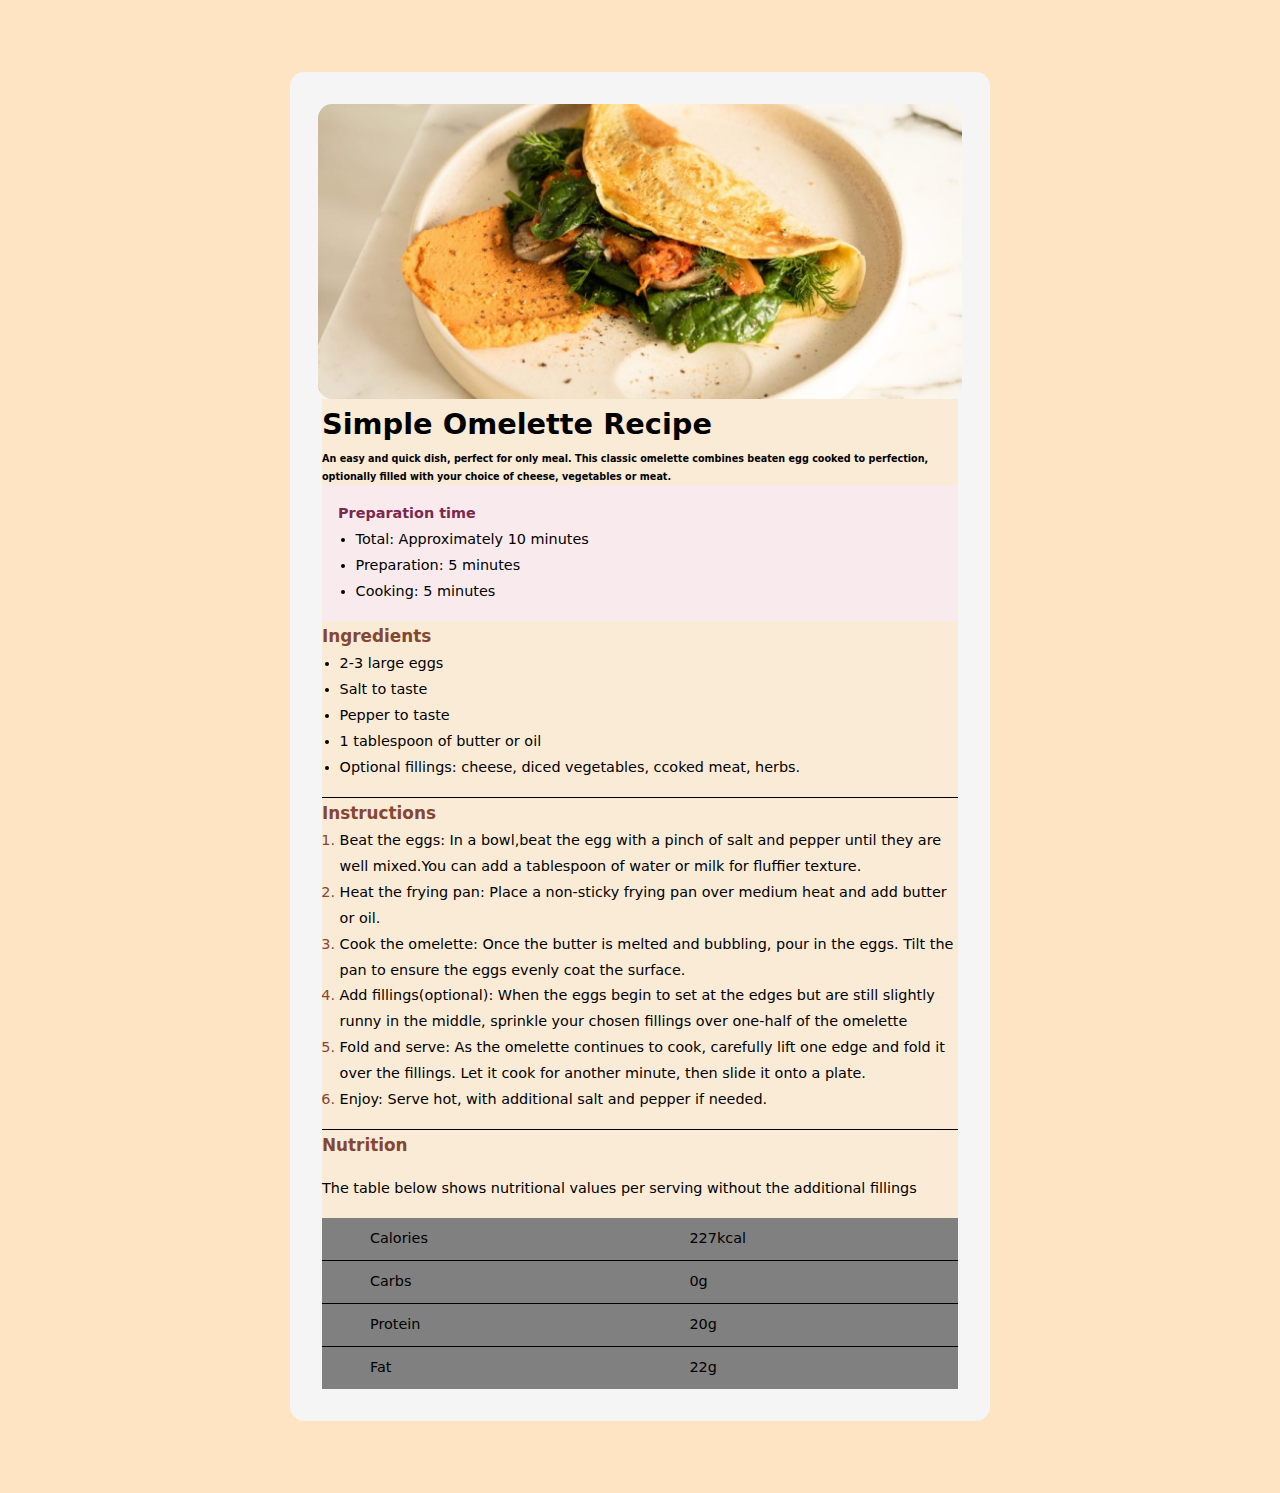
==== recipe-page.html @ 1f7b9b0b "Add files via upload" ====
<!DOCTYPE html>
<html>
<head>
    <meta charset="UTF-8" />
    <meta name="viewport" content="width=device-width" initial-scale="1.0">
    <title>Recipe page</title>
    <link rel="stylesheet" type="text/css" href="recipe-page.css">
</head>
<body>
    <main>
        <div class="image"><img src="image-omelette.jpeg"></div>
        <div class="textplace">
            <h1>Simple Omelette Recipe</h1>
            <h6>An easy and quick dish, perfect for only meal. This classic omelette combines beaten egg
                cooked to perfection, optionally filled with your choice of cheese, vegetables or meat.
            </h6>
            <div class="preparationtime">
                <h4>Preparation time</h4>
                <ul>
                    <li>Total: Approximately 10 minutes</li>
                    <li>Preparation: 5 minutes</li>
                    <li>Cooking: 5 minutes</li>
                </ul>
            </div>
            <div class="Ingredients under">
                <h3 class="brisque">Ingredients</h3>
                <ul>
                    <li>2-3 large eggs</li>
                    <li>Salt to taste</li>
                    <li>Pepper to taste</li>
                    <li>1 tablespoon of butter or oil</li>
                    <li>Optional fillings: cheese, diced vegetables, ccoked meat, herbs.</li>
                </ul>
                
            </div>
            <div class="Instructions under">
                <h3 class="brisque">Instructions</h3>
                <ol>
                    <li>Beat the eggs: In a bowl,beat the egg with a pinch of salt and pepper until they are
                        well mixed.You can add a tablespoon of water or milk for fluffier texture.</li>
                    <li>Heat the frying pan: Place a non-sticky frying pan over medium heat and add butter 
                        or oil.</li>
                    <li>Cook the omelette: Once the butter is melted and bubbling, pour in the eggs. Tilt
                        the pan to ensure the eggs evenly coat the surface.</li>
                    <li>Add fillings(optional): When the eggs begin to set at the edges but are still slightly
                        runny in the middle, sprinkle your chosen fillings over one-half of the omelette</li>
                    <li>Fold and serve: As the omelette continues to cook, carefully lift one edge and fold it
                        over the fillings. Let it cook for another minute, then slide it onto a plate.</li>
                    <li>Enjoy: Serve hot, with additional salt and pepper if needed.</li>
                </ol>
            </div>
            <div>
                <h3 class="brisque">Nutrition</h3>
                <table>
                    <caption>The table below shows nutritional values per serving without the additional fillings</caption>
                    <tr>
                        <td>Calories</td>
                        <td>227kcal</td>
                    </tr>
                    <tr>
                        <td>Carbs</td>
                        <td>0g</td>
                    </tr>
                    <tr>
                        <td>Protein</td>
                        <td>20g</td>
                    </tr>
                    <tr>
                        <td>Fat</td>
                        <td>22g</td>
                    </tr>
                </table>
            </div>
        </div>
    </main>
</body>
</html>
---- recipe-page.css ----
*{
    box-sizing: border-box;
    margin: 0;
    padding: 0;
}
body{
    background-color: bisque;
    font-family: system-ui, -apple-system, BlinkMacSystemFont, 'Segoe UI', Roboto, Oxygen, Ubuntu, Cantarell, 'Open Sans', 'Helvetica Neue', sans-serif;
    font-size: 0.9rem;
    line-height: 1.8;
}
table{
    width: 100%;
    background-color: grey;
    border-collapse: collapse;
}
caption{
    margin-left: 0;
    text-align: left;
    padding-block:1rem ;
}
td, th{
    padding: 0.5rem;
    padding-inline: 3rem;
    text-align: left;
}
tr:not(:last-child){
    border-bottom:1px solid black;
}
img{
    max-width: 92%;
    display: block;
    margin-inline: auto;
    border-radius: 1em;

}
main{
    max-width: 700px;
    margin-block: 5em;
    background-color: whitesmoke;
    margin-inline: auto;
    border-radius: 1em;
    padding-block: 2rem;
}
.textplace{
    margin-inline: 2rem;
    background-color: antiquewhite;
}
.preparationtime{
    background-color: rgb(249, 235, 237);
    padding: 1rem;
}
.preparationtime h4{
    color: hsl(332, 51%, 32%);
}
ul, ol{
    margin: 0;
}
li{
    margin-left: 1.1rem;
}
.under{
    display: block;
    padding-bottom: 1rem;
    border-bottom: 1px solid black;
}
.brisque{
    color: hsl(14, 45%, 36%);
}
ol li::marker, ul::marker{
    color: hsl(14, 45%, 36%);
}
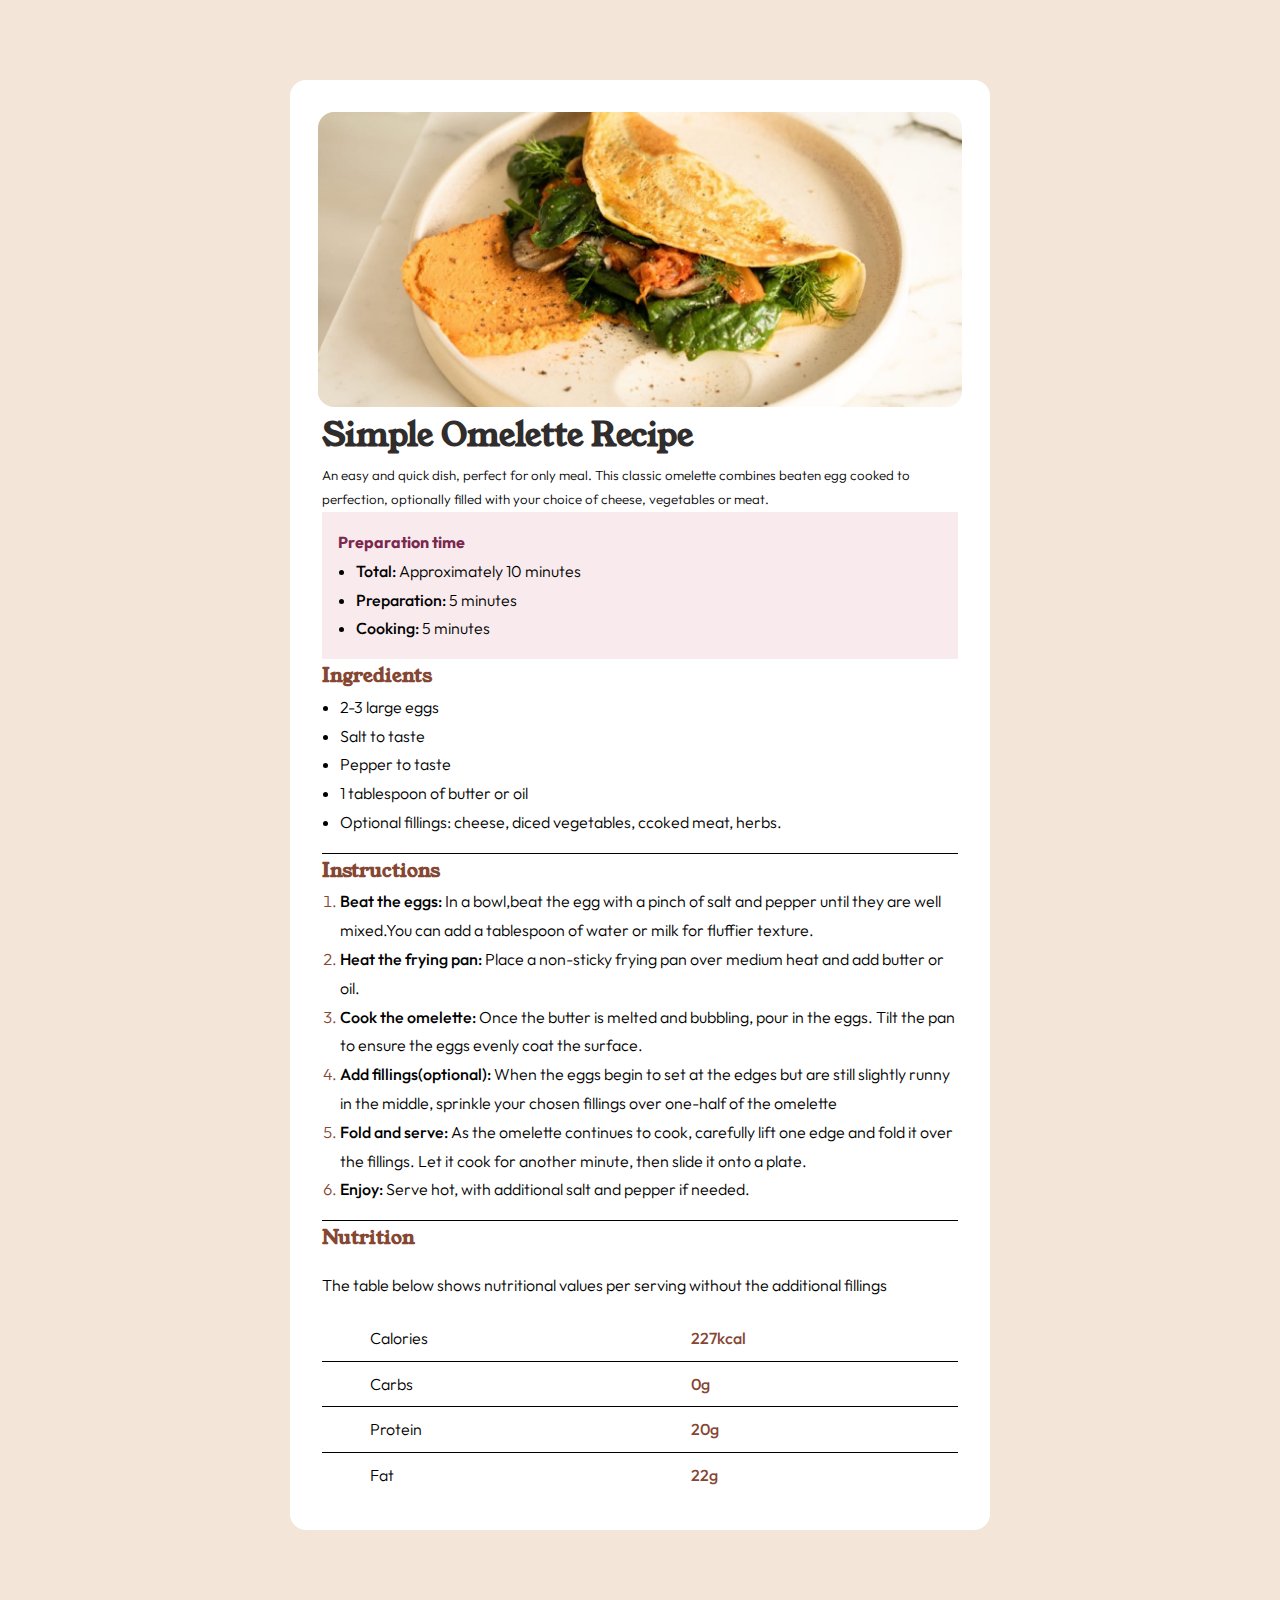
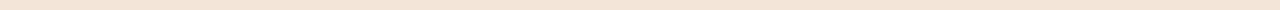
==== commit e6f1a4dc: "Add files via upload" ====
--- a/recipe-page.html
+++ b/recipe-page.html
@@ -8,22 +8,22 @@
 </head>
 <body>
     <main>
-        <div class="image"><img src="image-omelette.jpeg"></div>
-        <div class="textplace">
-            <h1>Simple Omelette Recipe</h1>
-            <h6>An easy and quick dish, perfect for only meal. This classic omelette combines beaten egg
+        <div class="recipe-page_image"><img src="image-omelette.jpeg"></div>
+        <div class="recipe-page_text">
+            <h1 class="simple_omelette_recipe-heading">Simple Omelette Recipe</h1>
+            <h5 class="text_under_simple_omelette_recipe">An easy and quick dish, perfect for only meal. This classic omelette combines beaten egg
                 cooked to perfection, optionally filled with your choice of cheese, vegetables or meat.
-            </h6>
+            </h5>
             <div class="preparationtime">
-                <h4>Preparation time</h4>
+                <h4 class="heading">Preparation time</h4>
                 <ul>
-                    <li>Total: Approximately 10 minutes</li>
-                    <li>Preparation: 5 minutes</li>
-                    <li>Cooking: 5 minutes</li>
+                    <li><span>Total: </span>Approximately 10 minutes</li>
+                    <li><span>Preparation: </span> 5 minutes</li>
+                    <li><span>Cooking: </span> 5 minutes</li>
                 </ul>
             </div>
-            <div class="Ingredients under">
-                <h3 class="brisque">Ingredients</h3>
+            <section>
+                <h3 class="subheading">Ingredients</h3>
                 <ul>
                     <li>2-3 large eggs</li>
                     <li>Salt to taste</li>
@@ -32,42 +32,42 @@
                     <li>Optional fillings: cheese, diced vegetables, ccoked meat, herbs.</li>
                 </ul>
                 
-            </div>
-            <div class="Instructions under">
-                <h3 class="brisque">Instructions</h3>
+            </section>
+            <section>
+                <h3 class="subheading">Instructions</h3>
                 <ol>
-                    <li>Beat the eggs: In a bowl,beat the egg with a pinch of salt and pepper until they are
+                    <li><span>Beat the eggs: </span>In a bowl,beat the egg with a pinch of salt and pepper until they are
                         well mixed.You can add a tablespoon of water or milk for fluffier texture.</li>
-                    <li>Heat the frying pan: Place a non-sticky frying pan over medium heat and add butter 
+                    <li><span>Heat the frying pan: </span>Place a non-sticky frying pan over medium heat and add butter 
                         or oil.</li>
-                    <li>Cook the omelette: Once the butter is melted and bubbling, pour in the eggs. Tilt
+                    <li><span>Cook the omelette: </span>Once the butter is melted and bubbling, pour in the eggs. Tilt
                         the pan to ensure the eggs evenly coat the surface.</li>
-                    <li>Add fillings(optional): When the eggs begin to set at the edges but are still slightly
+                    <li><span>Add fillings(optional): </span>When the eggs begin to set at the edges but are still slightly
                         runny in the middle, sprinkle your chosen fillings over one-half of the omelette</li>
-                    <li>Fold and serve: As the omelette continues to cook, carefully lift one edge and fold it
+                    <li><span>Fold and serve: </span>As the omelette continues to cook, carefully lift one edge and fold it
                         over the fillings. Let it cook for another minute, then slide it onto a plate.</li>
-                    <li>Enjoy: Serve hot, with additional salt and pepper if needed.</li>
+                    <li><span>Enjoy: </span>Serve hot, with additional salt and pepper if needed.</li>
                 </ol>
-            </div>
+            </section>
             <div>
-                <h3 class="brisque">Nutrition</h3>
+                <h3 class="subheading">Nutrition</h3>
                 <table>
                     <caption>The table below shows nutritional values per serving without the additional fillings</caption>
                     <tr>
                         <td>Calories</td>
-                        <td>227kcal</td>
+                        <td class="number">227kcal</td>
                     </tr>
                     <tr>
                         <td>Carbs</td>
-                        <td>0g</td>
+                        <td class="number">0g</td>
                     </tr>
                     <tr>
                         <td>Protein</td>
-                        <td>20g</td>
+                        <td class="number">20g</td>
                     </tr>
                     <tr>
                         <td>Fat</td>
-                        <td>22g</td>
+                        <td class="number">22g</td>
                     </tr>
                 </table>
             </div>
--- a/recipe-page.css
+++ b/recipe-page.css
@@ -4,17 +4,16 @@
     padding: 0;
 }
 body{
-    background-color: bisque;
-    font-family: system-ui, -apple-system, BlinkMacSystemFont, 'Segoe UI', Roboto, Oxygen, Ubuntu, Cantarell, 'Open Sans', 'Helvetica Neue', sans-serif;
-    font-size: 0.9rem;
+    background-color: hsl(30, 54%, 90%);
+    font-family: outfit;
     line-height: 1.8;
+    font-weight: 300;
 }
 table{
     width: 100%;
-    background-color: grey;
     border-collapse: collapse;
 }
-caption{
+table caption{
     margin-left: 0;
     text-align: left;
     padding-block:1rem ;
@@ -37,20 +36,20 @@
 main{
     max-width: 700px;
     margin-block: 5em;
-    background-color: whitesmoke;
+    background-color: white;
     margin-inline: auto;
     border-radius: 1em;
     padding-block: 2rem;
 }
-.textplace{
+.recipe-page_text{
     margin-inline: 2rem;
-    background-color: antiquewhite;
+    background-color: white;
 }
-.preparationtime{
+.recipe-page_text .preparationtime{
     background-color: rgb(249, 235, 237);
     padding: 1rem;
 }
-.preparationtime h4{
+.recipe-page_text .preparationtime .heading{
     color: hsl(332, 51%, 32%);
 }
 ul, ol{
@@ -59,14 +58,39 @@
 li{
     margin-left: 1.1rem;
 }
-.under{
+.recipe-page_text section{
     display: block;
     padding-bottom: 1rem;
     border-bottom: 1px solid black;
 }
-.brisque{
+ol li::marker, ul::marker{
     color: hsl(14, 45%, 36%);
 }
-ol li::marker, ul::marker{
+@font-face {
+    font-family: outfit;
+    src: url(outfit-thin.ttf);
+}
+@font-face {
+    font-family: youngserif;
+    src: url(YoungSerif-Regular.ttf);
+}
+.recipe-page_text .subheading{
     color: hsl(14, 45%, 36%);
+    font-family: youngserif;
+}
+.simple_omelette_recipe-heading{
+    color: hsl(24, 5%, 18%);
+    font-family: youngserif;
+}
+
+.text_under_simple_omelette_recipe{
+    font-family: outfit;
+    font-weight: 300;
+}
+span{
+    font-weight: 500;
+}
+.number{
+    color: hsl(14, 45%, 36%);
+    font-weight: 500;
 }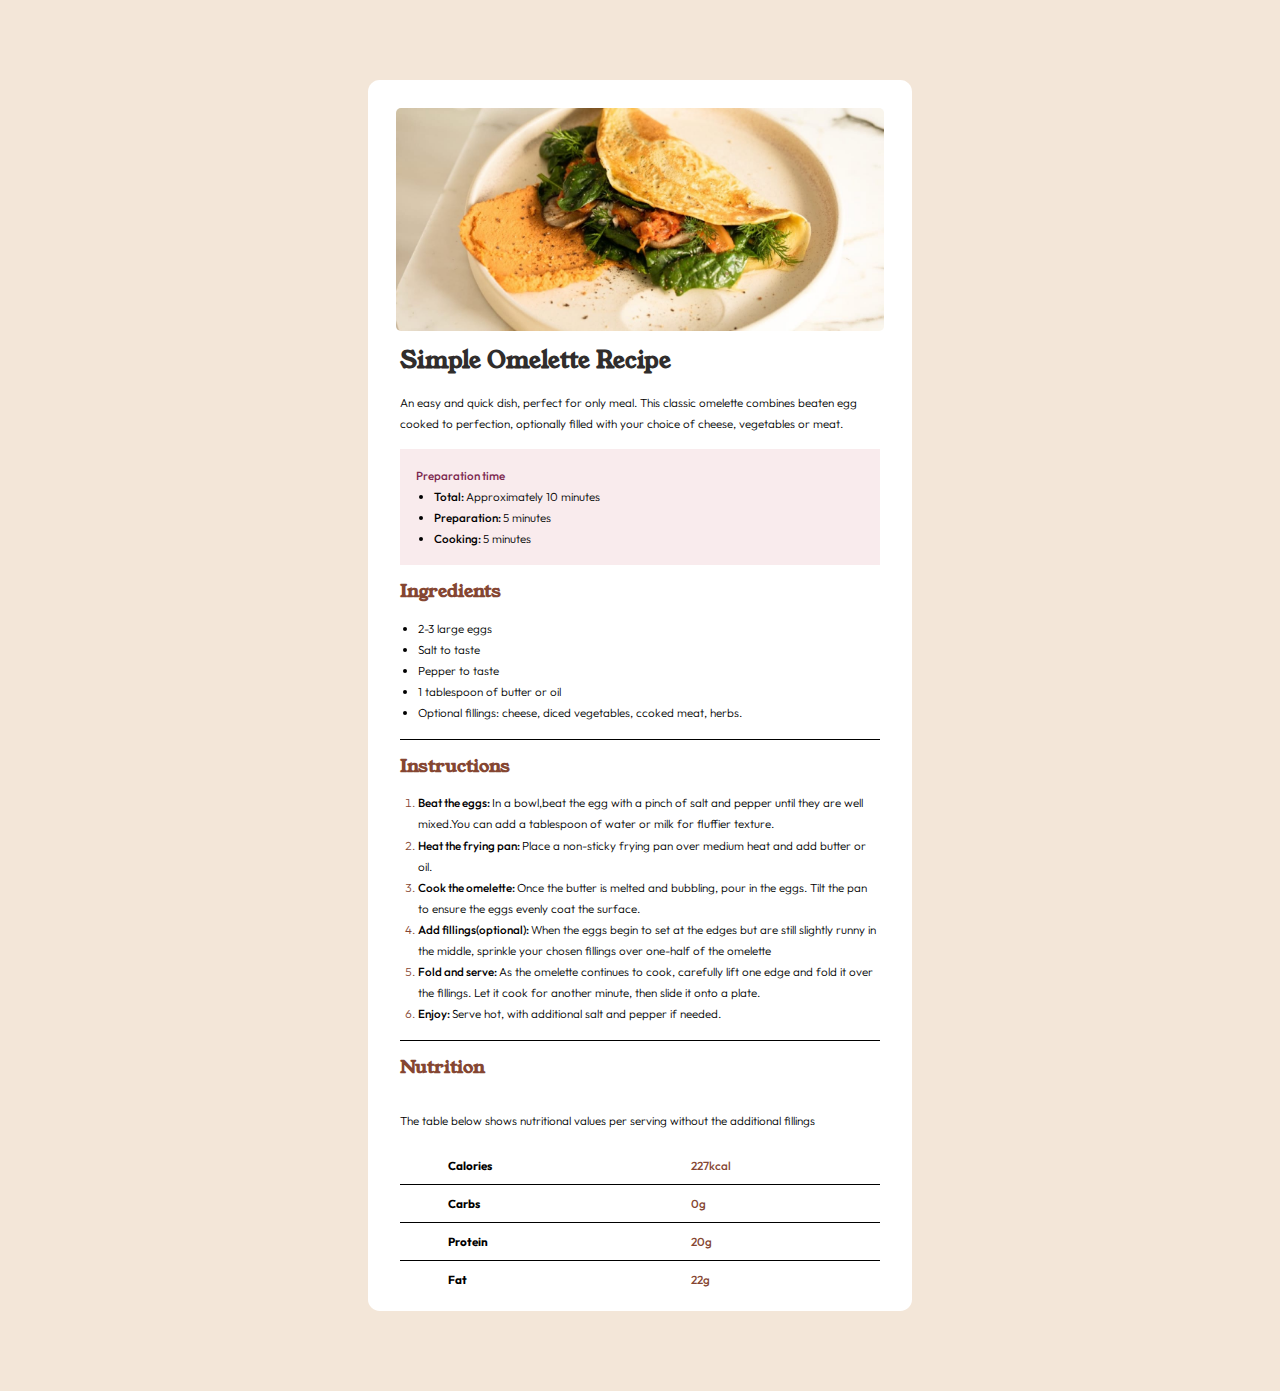
==== commit f3eabe0d: "Add files via upload" ====
--- a/recipe-page.html
+++ b/recipe-page.html
@@ -1,5 +1,5 @@
 <!DOCTYPE html>
-<html>
+<html lang="">
 <head>
     <meta charset="UTF-8" />
     <meta name="viewport" content="width=device-width" initial-scale="1.0">
@@ -8,14 +8,15 @@
 </head>
 <body>
     <main>
-        <div class="recipe-page_image"><img src="image-omelette.jpeg"></div>
+        <div class="recipe-page_container">
+            <div class="recipe-page_image"><img src="image-omelette.jpeg" alt="fried flour with veggies at center"></div>
         <div class="recipe-page_text">
             <h1 class="simple_omelette_recipe-heading">Simple Omelette Recipe</h1>
-            <h5 class="text_under_simple_omelette_recipe">An easy and quick dish, perfect for only meal. This classic omelette combines beaten egg
+            <p class="text_under_simple_omelette_recipe">An easy and quick dish, perfect for only meal. This classic omelette combines beaten egg
                 cooked to perfection, optionally filled with your choice of cheese, vegetables or meat.
-            </h5>
+            </p>
             <div class="preparationtime">
-                <h4 class="heading">Preparation time</h4>
+                <p class="heading">Preparation time</p>
                 <ul>
                     <li><span>Total: </span>Approximately 10 minutes</li>
                     <li><span>Preparation: </span> 5 minutes</li>
@@ -23,7 +24,7 @@
                 </ul>
             </div>
             <section>
-                <h3 class="subheading">Ingredients</h3>
+                <h2 class="subheading">Ingredients</h2>
                 <ul>
                     <li>2-3 large eggs</li>
                     <li>Salt to taste</li>
@@ -34,7 +35,7 @@
                 
             </section>
             <section>
-                <h3 class="subheading">Instructions</h3>
+                <h2 class="subheading">Instructions</h2>
                 <ol>
                     <li><span>Beat the eggs: </span>In a bowl,beat the egg with a pinch of salt and pepper until they are
                         well mixed.You can add a tablespoon of water or milk for fluffier texture.</li>
@@ -50,28 +51,29 @@
                 </ol>
             </section>
             <div>
-                <h3 class="subheading">Nutrition</h3>
+                <h2 class="subheading">Nutrition</h2>
                 <table>
                     <caption>The table below shows nutritional values per serving without the additional fillings</caption>
                     <tr>
-                        <td>Calories</td>
+                        <th scope="row">Calories</th>
                         <td class="number">227kcal</td>
                     </tr>
                     <tr>
-                        <td>Carbs</td>
+                        <th scope="row">Carbs</th>
                         <td class="number">0g</td>
                     </tr>
                     <tr>
-                        <td>Protein</td>
+                        <th scope="row">Protein</th>
                         <td class="number">20g</td>
                     </tr>
                     <tr>
-                        <td>Fat</td>
+                        <th scope="row">Fat</th>
                         <td class="number">22g</td>
                     </tr>
                 </table>
             </div>
         </div>
+        </div>
     </main>
 </body>
 </html>--- a/recipe-page.css
+++ b/recipe-page.css
@@ -1,7 +1,87 @@
+/* Box sizing rules */
+*,
+*::before,
+*::after {
+  box-sizing: border-box;
+}
 *{
-    box-sizing: border-box;
     margin: 0;
     padding: 0;
+}
+
+/* Prevent font size inflation */
+html {
+  -moz-text-size-adjust: none;
+  -webkit-text-size-adjust: none;
+  text-size-adjust: none;
+}
+
+/* Remove default margin in favour of better control in authored CSS */
+body, h1, h2, h3, h4, p,
+figure, blockquote, dl, dd {
+  margin-block-end: 0;
+}
+
+/* Remove list styles on ul, ol elements with a list role, which suggests default styling will be removed */
+ul[role='list'],
+ol[role='list'] {
+  list-style: none;
+}
+
+/* Set core body defaults */
+body {
+  min-height: 100vh;
+  line-height: 1.6;
+}
+
+/* Set shorter line heights on headings and interactive elements */
+h1, h2, h3, h4,
+button, input, label {
+  line-height: 1.3;
+}
+
+/* Balance text wrapping on headings */
+h1, h2,
+h3, h4 {
+  text-wrap: balance;
+}
+
+/* A elements that don't have a class get default styles */
+a:not([class]) {
+  text-decoration-skip-ink: auto;
+  color: currentColor;
+}
+
+/* Make images easier to work with */
+img,
+picture {
+  max-width: 100%;
+  display: block;
+}
+
+/* Inherit fonts for inputs and buttons */
+input, button,
+textarea, select {
+  font: inherit;
+}
+
+/* Make sure textareas without a rows attribute are not tiny */
+textarea:not([rows]) {
+  min-height: 10em;
+}
+
+/* Anything that has been anchored to should have extra scroll margin */
+:target {
+  scroll-margin-block: 5ex;
+}
+
+@font-face {
+    font-family: outfit;
+    src: url(outfit-thin.ttf);
+}
+@font-face {
+    font-family: youngserif;
+    src: url(YoungSerif-Regular.ttf);
 }
 body{
     background-color: hsl(30, 54%, 90%);
@@ -27,19 +107,22 @@
     border-bottom:1px solid black;
 }
 img{
-    max-width: 92%;
-    display: block;
-    margin-inline: auto;
-    border-radius: 1em;
-
+    border-radius: 5px;
+}
+.recipe-page_image{
+    padding-inline: 1.78rem;
+    padding-block-start: 1.78rem;
+    border-radius: 5px;
+    overflow: hidden;
 }
 main{
-    max-width: 700px;
-    margin-block: 5em;
+    max-width: 34rem;
+    margin-block: 5rem;
     background-color: white;
     margin-inline: auto;
     border-radius: 1em;
-    padding-block: 2rem;
+    font-size: 0.73rem;
+    padding-bottom: 13px;
 }
 .recipe-page_text{
     margin-inline: 2rem;
@@ -51,6 +134,10 @@
 }
 .recipe-page_text .preparationtime .heading{
     color: hsl(332, 51%, 32%);
+    font-weight: 500;
+}
+p.text_under_simple_omelette_recipe{
+    margin-bottom: 15px;
 }
 ul, ol{
     margin: 0;
@@ -66,14 +153,7 @@
 ol li::marker, ul::marker{
     color: hsl(14, 45%, 36%);
 }
-@font-face {
-    font-family: outfit;
-    src: url(outfit-thin.ttf);
-}
-@font-face {
-    font-family: youngserif;
-    src: url(YoungSerif-Regular.ttf);
-}
+
 .recipe-page_text .subheading{
     color: hsl(14, 45%, 36%);
     font-family: youngserif;
@@ -82,9 +162,11 @@
     color: hsl(24, 5%, 18%);
     font-family: youngserif;
 }
-
+h1,h2,h3,h4,h5,h6{
+    margin-block: 15px;
+}
 .text_under_simple_omelette_recipe{
-    font-family: outfit;
+    font-family: outfit, Helvetica;
     font-weight: 300;
 }
 span{
